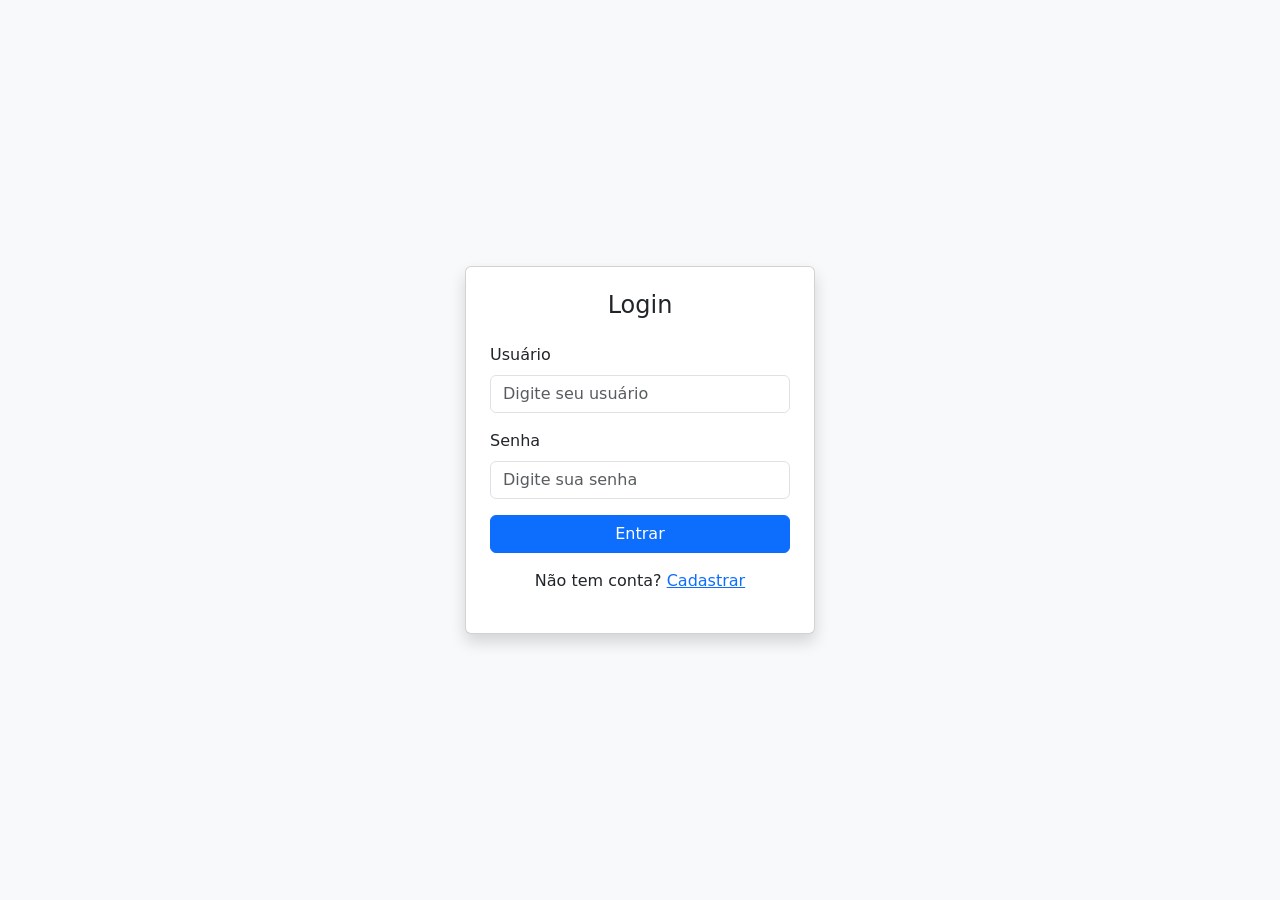
==== wwwroot/index.html @ 20ad8fe9 "Adicionando arquivos" ====
<!DOCTYPE html>
<html lang="pt-BR">
<head>
<meta charset="UTF-8">
<title>Login</title>

<!-- Bootstrap CSS -->
<link href="https://cdn.jsdelivr.net/npm/bootstrap@5.3.0/dist/css/bootstrap.min.css" rel="stylesheet">
</head>

<body class="bg-light">


<script>
    if (localStorage.getItem("token")) {
        window.location.href = "home.html";
</script>

<div class="container vh-100 d-flex justify-content-center align-items-center">

    <div class="card shadow p-4" style="width: 350px;">

        <h4 class="text-center mb-4">Login</h4>

        <form onsubmit="event.preventDefault(); login();">

            <div class="mb-3">
                <label class="form-label">Usuário</label>
                <input type="text" id="usuario" class="form-control" placeholder="Digite seu usuário">
            </div>

            <div class="mb-3">
                <label class="form-label">Senha</label>
                <input type="password" id="senha" class="form-control" placeholder="Digite sua senha">
            </div>

            <button type="submit" class="btn btn-primary w-100" onclick="login()">Entrar</button>

            <p class="text-center mt-3">Não tem conta? <a href="#" onclick="mostrarCadastro()">Cadastrar</a>    </p>

            <p id="erro" class="text-danger text-center mt-3"></p>

        </form>

<div class="modal fade" id="modalCadastro" tabindex="-1">
<div class="modal-dialog">
<div class="modal-content">

    <div class="modal-header">
     <h5 class="modal-title">Cadastro</h5>
     <button class="btn-close" data-bs-dismiss="modal"></button>
    </div>

    <div class="modal-body">
     <input type="text" id="novoUsuario" class="form-control mb-2" placeholder="Usuário">
     <input type="password" id="novaSenha" class="form-control" placeholder="Senha">
    </div>

    <div class="modal-footer">
     <button class="btn btn-success" onclick="cadastrar()">Cadastrar</button>
    </div>

</div>
</div>
</div>

</div>

</div>

<!-- Bootstrap JS -->
<script src="https://cdn.jsdelivr.net/npm/bootstrap@5.3.0/dist/js/bootstrap.bundle.min.js"></script>

<script src="login.js"></script>

</body>
</html>
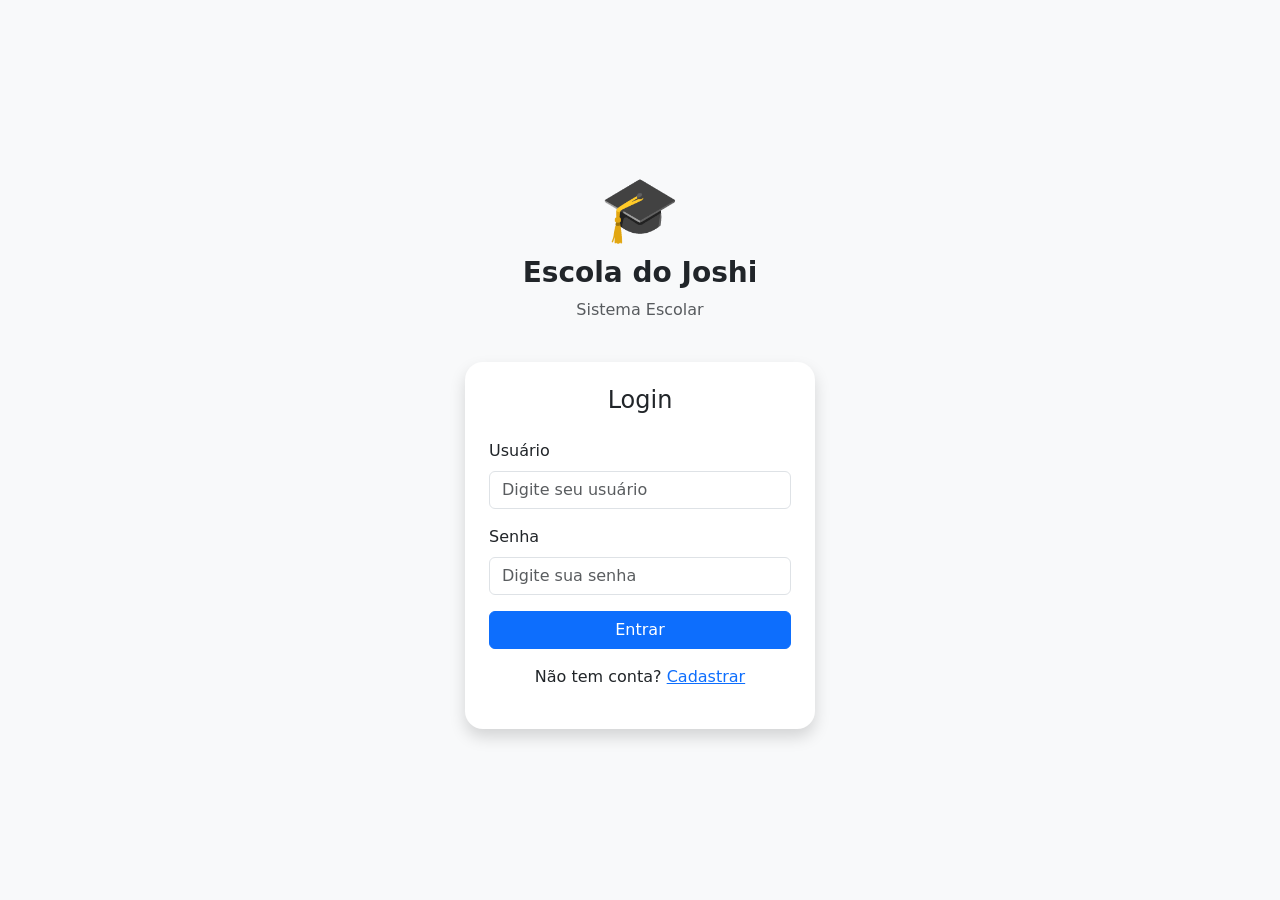
==== commit 91d59eab: "Atualização do front" ====
--- a/wwwroot/index.html
+++ b/wwwroot/index.html
@@ -4,74 +4,102 @@
 <meta charset="UTF-8">
 <title>Login</title>
 
-<!-- Bootstrap CSS -->
 <link href="https://cdn.jsdelivr.net/npm/bootstrap@5.3.0/dist/css/bootstrap.min.css" rel="stylesheet">
 </head>
 
-<body class="bg-light">
+<body class="bg-light d-flex justify-content-center align-items-center vh-100">
 
+    <script>
+        if (localStorage.getItem("token")) {
+            window.location.href = "home.html";
+        }
+    </script>
 
-<script>
-    if (localStorage.getItem("token")) {
-        window.location.href = "home.html";
-</script>
+    <div class="d-flex flex-column align-items-center">
 
-<div class="container vh-100 d-flex justify-content-center align-items-center">
+        <div class="text-center mb-4">
 
-    <div class="card shadow p-4" style="width: 350px;">
+            <h1 class="display-3">🎓</h1>
 
-        <h4 class="text-center mb-4">Login</h4>
+            <h3 class="fw-bold">
+                Escola do Joshi
+            </h3>
 
-        <form onsubmit="event.preventDefault(); login();">
+            <p class="text-muted">
+                Sistema Escolar
+            </p>
 
-            <div class="mb-3">
-                <label class="form-label">Usuário</label>
-                <input type="text" id="usuario" class="form-control" placeholder="Digite seu usuário">
-            </div>
+        </div>
 
-            <div class="mb-3">
-                <label class="form-label">Senha</label>
-                <input type="password" id="senha" class="form-control" placeholder="Digite sua senha">
-            </div>
+        <div class="card shadow p-4 border-0" style="width: 350px; border-radius: 18px;">
 
-            <button type="submit" class="btn btn-primary w-100" onclick="login()">Entrar</button>
+            <h4 class="text-center mb-4">Login</h4>
 
-            <p class="text-center mt-3">Não tem conta? <a href="#" onclick="mostrarCadastro()">Cadastrar</a>    </p>
+            <form onsubmit="event.preventDefault(); login();">
 
-            <p id="erro" class="text-danger text-center mt-3"></p>
+                <div class="mb-3">
+                    <label class="form-label">Usuário</label>
 
-        </form>
+                    <input type="text"
+                           id="usuario"
+                           class="form-control"
+                           placeholder="Digite seu usuário">
+                </div>
 
-<div class="modal fade" id="modalCadastro" tabindex="-1">
-<div class="modal-dialog">
-<div class="modal-content">
+                <div class="mb-3">
+                    <label class="form-label">Senha</label>
 
-    <div class="modal-header">
-     <h5 class="modal-title">Cadastro</h5>
-     <button class="btn-close" data-bs-dismiss="modal"></button>
+                    <input type="password"
+                           id="senha"
+                           class="form-control"
+                           placeholder="Digite sua senha">
+                </div>
+
+                <button type="submit"
+                        class="btn btn-primary w-100">
+                    Entrar
+                </button>
+
+                <p class="text-center mt-3">
+                    Não tem conta?
+                    <a href="#" onclick="mostrarCadastro()">
+                        Cadastrar
+                    </a>
+                </p>
+
+                <p id="erro" class="text-danger text-center mt-3"></p>
+
+            </form>
+
+        </div>
+
     </div>
 
-    <div class="modal-body">
-     <input type="text" id="novoUsuario" class="form-control mb-2" placeholder="Usuário">
-     <input type="password" id="novaSenha" class="form-control" placeholder="Senha">
+    <div class="modal fade" id="modalCadastro" tabindex="-1">
+        <div class="modal-dialog modal-dialog-centered">
+            <div class="modal-content">
+
+                <div class="modal-header">
+                    <h5 class="modal-title">Cadastro</h5>
+                    <button class="btn-close" data-bs-dismiss="modal"></button>
+                </div>
+
+                <div class="modal-body">
+                    <input type="text" id="novoUsuario" class="form-control mb-2" placeholder="Usuário">
+                    <input type="password" id="novaSenha" class="form-control" placeholder="Senha">
+                </div>
+
+                <div class="modal-footer">
+                    <button class="btn btn-success" onclick="cadastrar()">Cadastrar</button>
+                </div>
+
+            </div>
+        </div>
     </div>
 
-    <div class="modal-footer">
-     <button class="btn btn-success" onclick="cadastrar()">Cadastrar</button>
-    </div>
+    <script src="https://cdn.jsdelivr.net/npm/bootstrap@5.3.0/dist/js/bootstrap.bundle.min.js"></script>
 
-</div>
-</div>
-</div>
-
-</div>
-
-</div>
-
-<!-- Bootstrap JS -->
-<script src="https://cdn.jsdelivr.net/npm/bootstrap@5.3.0/dist/js/bootstrap.bundle.min.js"></script>
-
-<script src="login.js"></script>
+    <script src="login.js"></script>
 
 </body>
-</html>
+</html>
